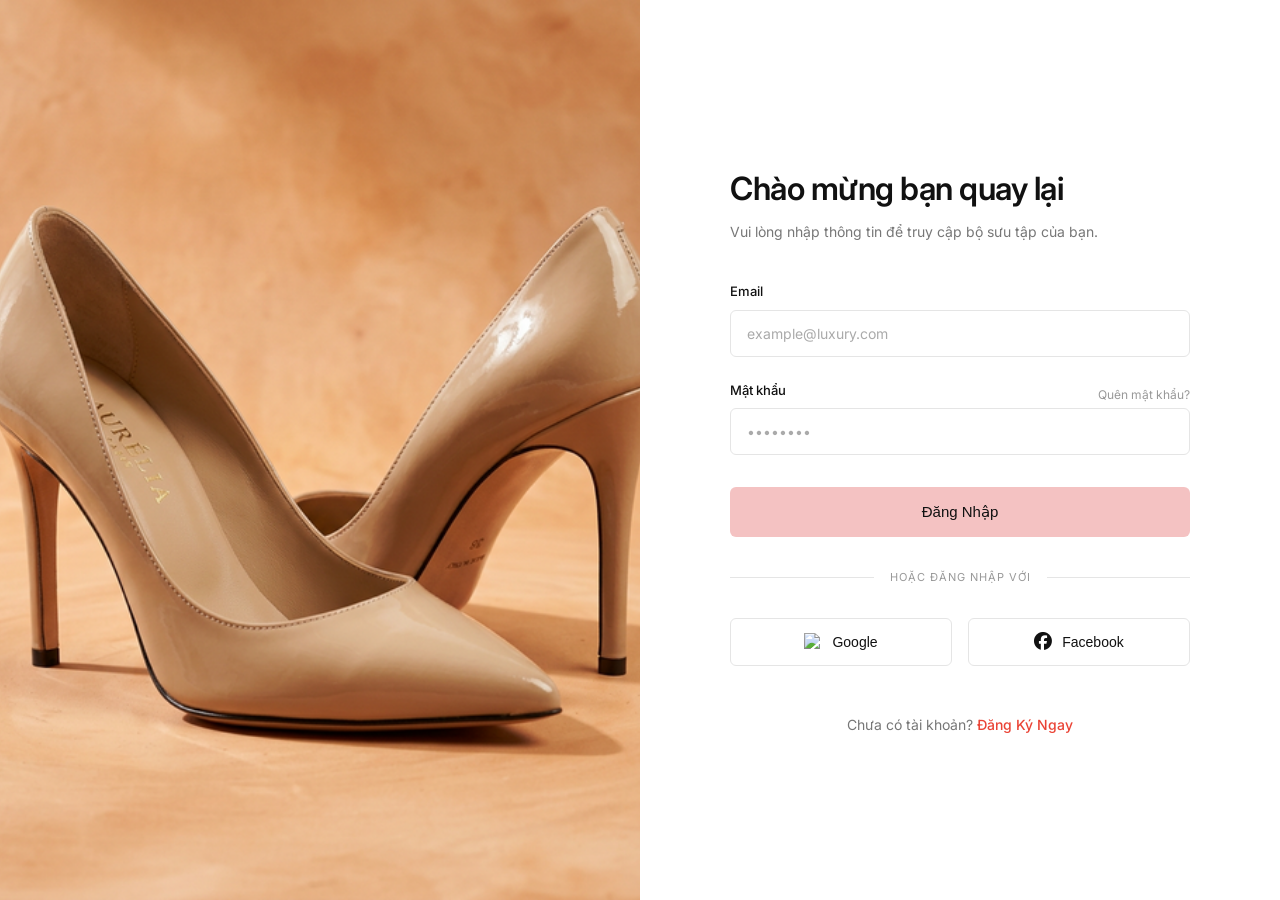
==== login.html @ fc734d55 "Initial commit for Assignment 03" ====
<!DOCTYPE html>
<html lang="vi">
<head>
    <meta charset="UTF-8">
    <meta name="viewport" content="width=device-width, initial-scale=1.0">
    <title>LUMINA - Đăng Nhập</title>
    <link rel="stylesheet" href="login.css">
    <link href="https://fonts.googleapis.com/css2?family=Inter:wght@300;400;500;600;700&display=swap" rel="stylesheet">
    <!-- Thêm icon cơ bản cho form social -->
    <link rel="stylesheet" href="https://cdnjs.cloudflare.com/ajax/libs/font-awesome/6.4.0/css/all.min.css">
</head>
<body>
    <div class="login-container">
        <!-- Bức ảnh nửa bên trái -->
        <div class="login-image">
            <img src="images/login-bg.png" alt="Bộ sưu tập giày">
        </div>
        
        <!-- Form đăng nhập nửa bên phải -->
        <div class="login-form-wrapper">
            <div class="form-content">
                <h2>Chào mừng bạn quay lại</h2>
                <p class="subtitle">Vui lòng nhập thông tin để truy cập bộ sưu tập của bạn.</p>
                
                <form class="login-form">
                    <div class="input-group">
                        <label for="email">Email</label>
                        <input type="email" id="email" placeholder="example@luxury.com" required>
                    </div>
                    
                    <div class="input-group">
                        <div class="label-row">
                            <label for="password">Mật khẩu</label>
                            <a href="#" class="forgot-pw">Quên mật khẩu?</a>
                        </div>
                        <input type="password" id="password" placeholder="••••••••" required>
                    </div>
                    
                    <button type="submit" class="btn-login">Đăng Nhập</button>
                    
                    <div class="divider">
                        <span>HOẶC ĐĂNG NHẬP VỚI</span>
                    </div>
                    
                    <div class="social-login">
                        <button type="button" class="btn-social google">
                            <img src="https://upload.wikimedia.org/wikipedia/commons/c/c1/Google_%22G%22_logo.svg" alt="Google Logo" class="social-icon">
                            Google
                        </button>
                        <button type="button" class="btn-social facebook">
                            <i class="fa-brands fa-facebook"></i>
                            Facebook
                        </button>
                    </div>
                    
                    <p class="signup-link">
                        Chưa có tài khoản? <a href="#">Đăng Ký Ngay</a>
                    </p>
                </form>
            </div>
        </div>
    </div>
</body>
</html>
---- login.css ----
/* Reset & Base Styles */
* {
    margin: 0;
    padding: 0;
    box-sizing: border-box;
}

:root {
    --text-primary: #111111;
    --text-secondary: #777777;
    --bg-main: #ffffff;
    --border-color: #e5e5e5;
    --btn-primary-bg: #f4c2c2; /* Soft pale pink / đào nhạt theo thiết kế */
    --btn-primary-text: #111111;
    --accent-red: #ea4335;
    --font-main: 'Inter', sans-serif;
}

body {
    font-family: var(--font-main);
    color: var(--text-primary);
    background-color: var(--bg-main);
    line-height: 1.5;
    -webkit-font-smoothing: antialiased;
}

a {
    text-decoration: none;
    color: inherit;
}

/* ================== LAYOUT ================== */
.login-container {
    display: flex;
    min-height: 100vh;
    width: 100%;
}

.login-image {
    flex: 0 0 50%; /* Chiếm 50% màn hình bên trái */
    background-color: #d1a581; /* Fallback màu cam đất */
    position: relative;
    overflow: hidden;
}

.login-image img {
    width: 100%;
    height: 100%;
    object-fit: cover;
    position: absolute;
    inset: 0;
}

.login-form-wrapper {
    flex: 0 0 50%;
    display: flex;
    justify-content: center;
    align-items: center;
    background-color: var(--bg-main);
    padding: 40px;
}

/* ================== FORM CONTENT ================== */
.form-content {
    width: 100%;
    max-width: 460px; /* Độ rộng tối đa của form */
}

.form-content h2 {
    font-size: 32px;
    font-weight: 600;
    margin-bottom: 8px;
    letter-spacing: -0.5px;
}

.subtitle {
    font-size: 14px;
    color: var(--text-secondary);
    margin-bottom: 40px;
}

.input-group {
    margin-bottom: 24px;
}

.label-row {
    display: flex;
    justify-content: space-between;
    align-items: center;
}

.input-group label {
    display: block;
    font-size: 13px;
    font-weight: 500;
    margin-bottom: 8px;
    color: var(--text-primary);
}

.forgot-pw {
    font-size: 12px;
    color: #999;
}

.forgot-pw:hover {
    color: var(--text-primary);
    text-decoration: underline;
}

.input-group input {
    width: 100%;
    padding: 14px 16px;
    border: 1px solid var(--border-color);
    border-radius: 6px;
    font-family: inherit;
    font-size: 14px;
    outline: none;
    transition: border-color 0.2s;
}

.input-group input::placeholder {
    color: #aaaaaa;
}

.input-group input:focus {
    border-color: #aaaaaa;
}

.btn-login {
    width: 100%;
    padding: 16px;
    background-color: var(--btn-primary-bg);
    color: var(--btn-primary-text);
    border: none;
    border-radius: 6px;
    font-size: 15px;
    font-weight: 500;
    cursor: pointer;
    transition: opacity 0.2s;
    margin-top: 8px;
}

.btn-login:hover {
    opacity: 0.9;
}

/* ================== DIVIDER ================== */
.divider {
    display: flex;
    align-items: center;
    text-align: center;
    margin: 32px 0;
}

.divider::before,
.divider::after {
    content: '';
    flex: 1;
    border-bottom: 1px solid var(--border-color);
}

.divider span {
    padding: 0 16px;
    font-size: 11px;
    color: #999999;
    letter-spacing: 1px;
}

/* ================== SOCIAL LOGIN ================== */
.social-login {
    display: flex;
    gap: 16px;
    margin-bottom: 48px;
}

.btn-social {
    flex: 1;
    display: flex;
    align-items: center;
    justify-content: center;
    gap: 10px;
    padding: 14px;
    background-color: transparent;
    border: 1px solid var(--border-color);
    border-radius: 6px;
    font-size: 14px;
    font-weight: 500;
    cursor: pointer;
    transition: background-color 0.2s;
    color: var(--text-primary);
}

.btn-social:hover {
    background-color: #f9f9f9;
}

.social-icon {
    width: 18px;
    height: 18px;
}

.btn-social.facebook i {
    font-size: 18px;
    color: #111111; /* Đen tuyền như thiết kế */
}

/* ================== SIGNUP LINK ================== */
.signup-link {
    text-align: center;
    font-size: 14px;
    color: var(--text-secondary);
}

.signup-link a {
    color: var(--accent-red);
    font-weight: 500;
}

.signup-link a:hover {
    text-decoration: underline;
}

/* ================== RESPONSIVE ================== */
@media (max-width: 900px) {
    .login-container {
        flex-direction: column;
    }
    
    .login-image {
        flex: 0 0 30vh; /* Giảm chiều cao ảnh trên mobile */
    }
    
    .login-form-wrapper {
        flex: 1;
        padding: 40px 20px;
        align-items: flex-start;
    }
    
    .form-content {
        margin-top: 20px;
    }
}
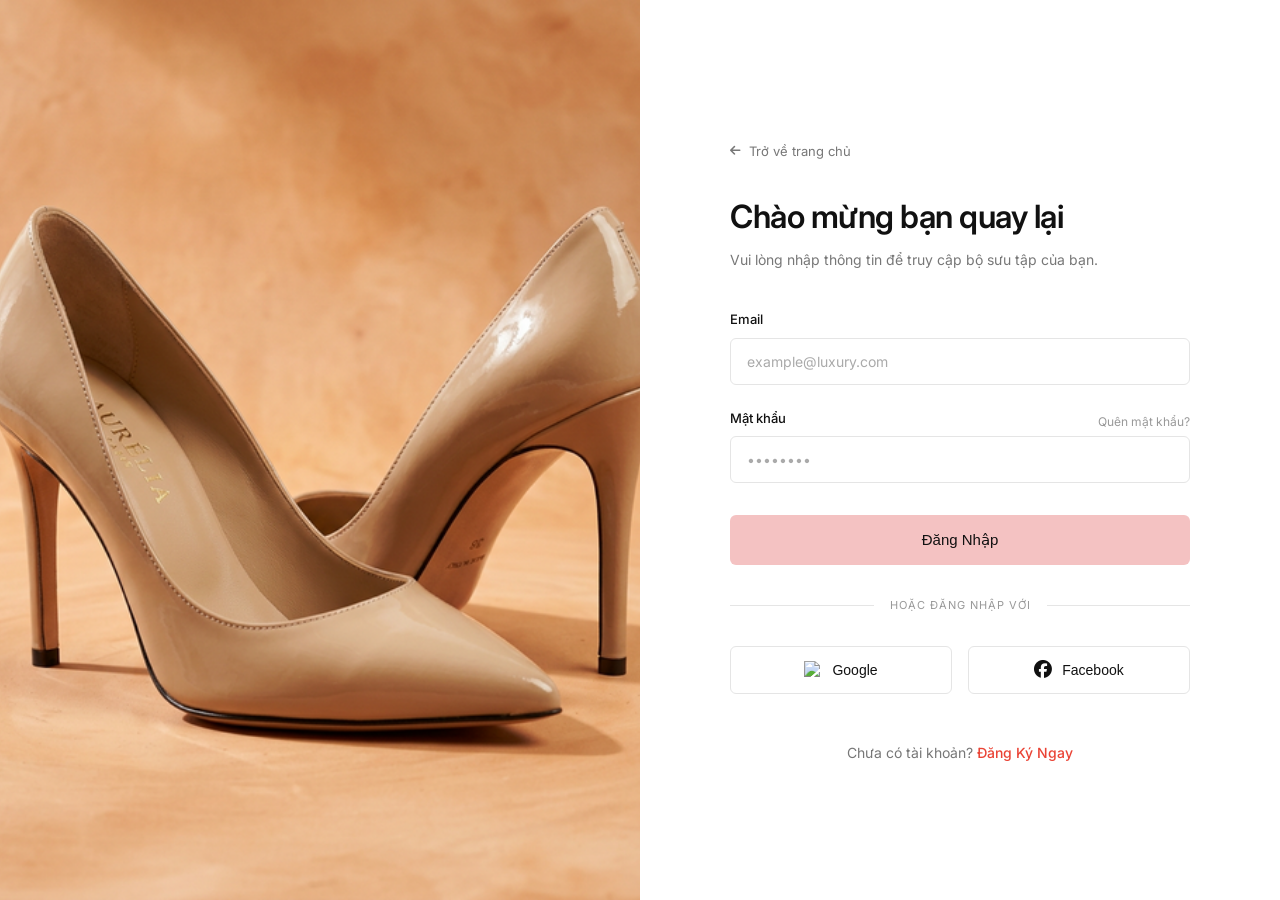
==== commit 0b41314d: "Link index.html and login.html with navigation" ====
--- a/login.html
+++ b/login.html
@@ -19,6 +19,9 @@
         <!-- Form đăng nhập nửa bên phải -->
         <div class="login-form-wrapper">
             <div class="form-content">
+                <a href="index.html" class="back-home">
+                    <i class="fa-solid fa-arrow-left"></i> Trở về trang chủ
+                </a>
                 <h2>Chào mừng bạn quay lại</h2>
                 <p class="subtitle">Vui lòng nhập thông tin để truy cập bộ sưu tập của bạn.</p>
                 
--- a/login.css
+++ b/login.css
@@ -66,6 +66,24 @@
     max-width: 460px; /* Độ rộng tối đa của form */
 }
 
+.back-home {
+    display: inline-flex;
+    align-items: center;
+    gap: 8px;
+    font-size: 13px;
+    color: var(--text-secondary);
+    margin-bottom: 32px;
+    transition: color 0.2s;
+}
+
+.back-home:hover {
+    color: var(--text-primary);
+}
+
+.back-home i {
+    font-size: 12px;
+}
+
 .form-content h2 {
     font-size: 32px;
     font-weight: 600;
